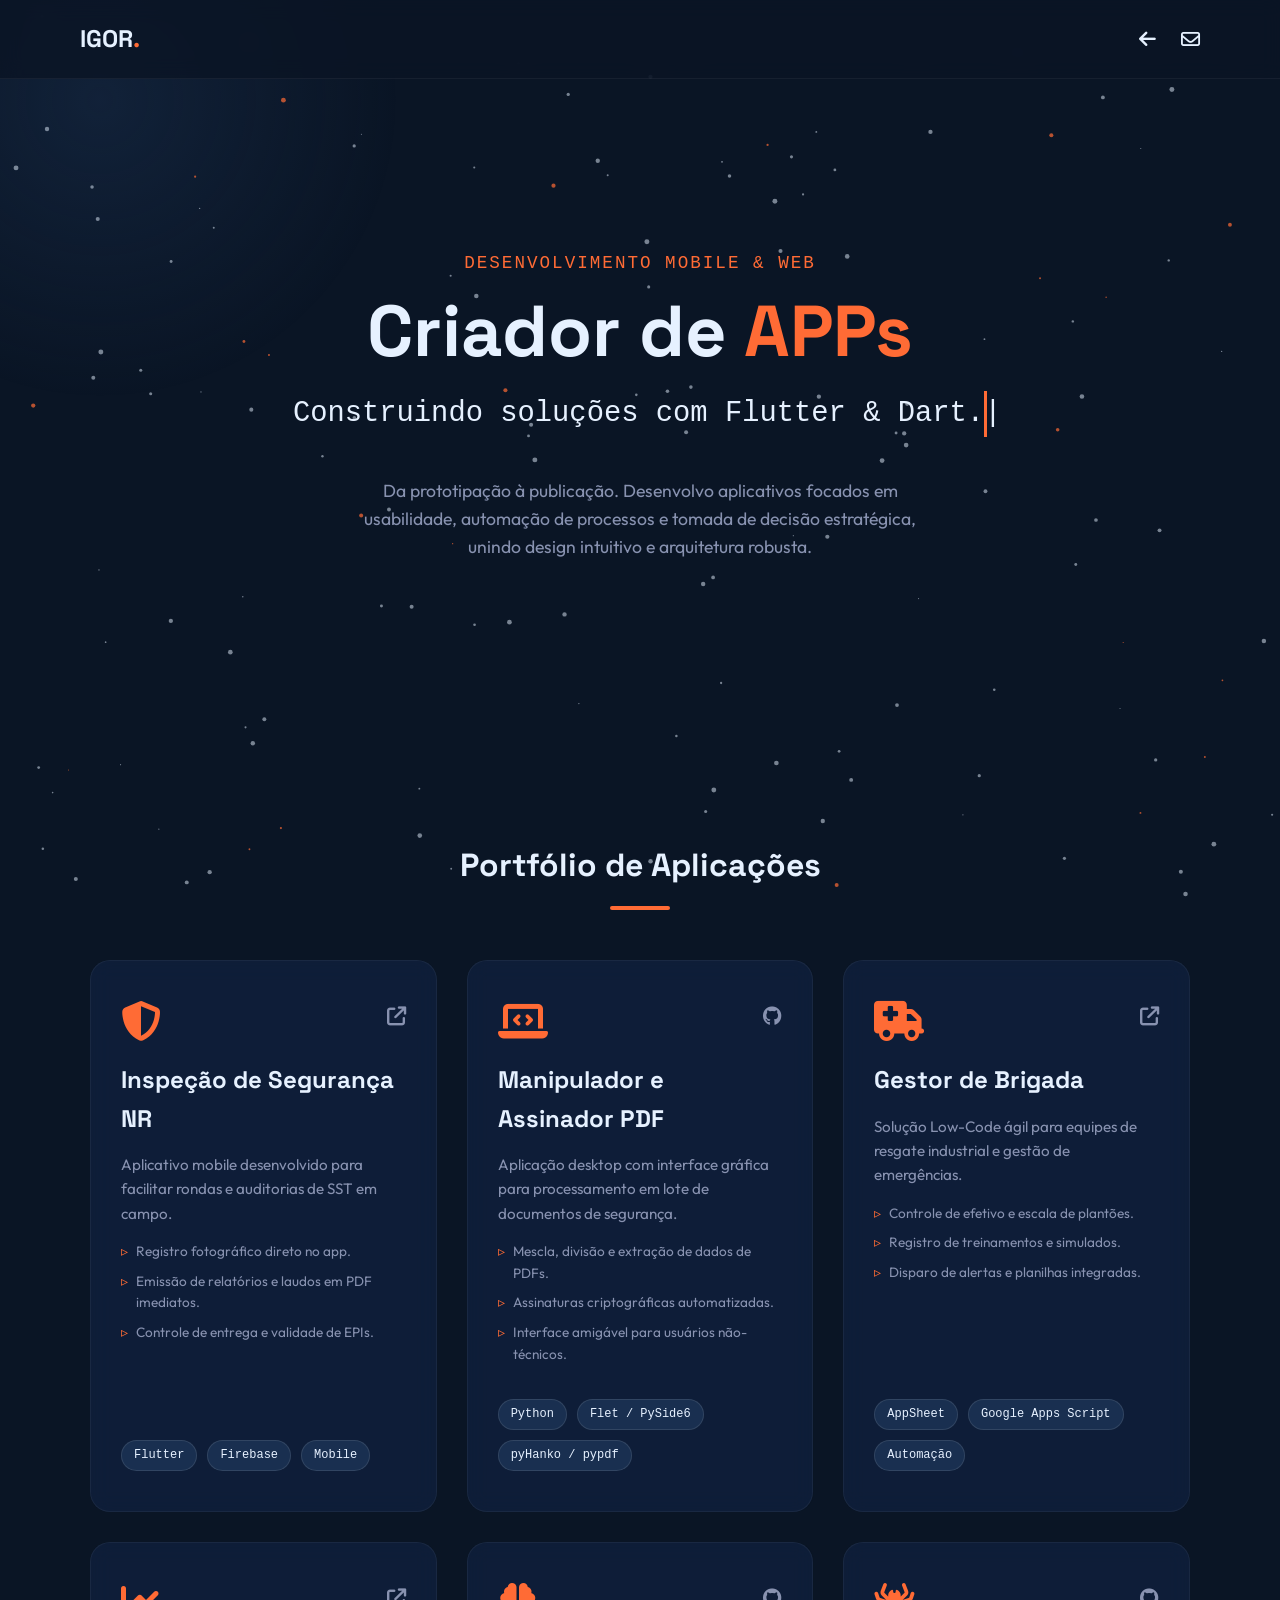
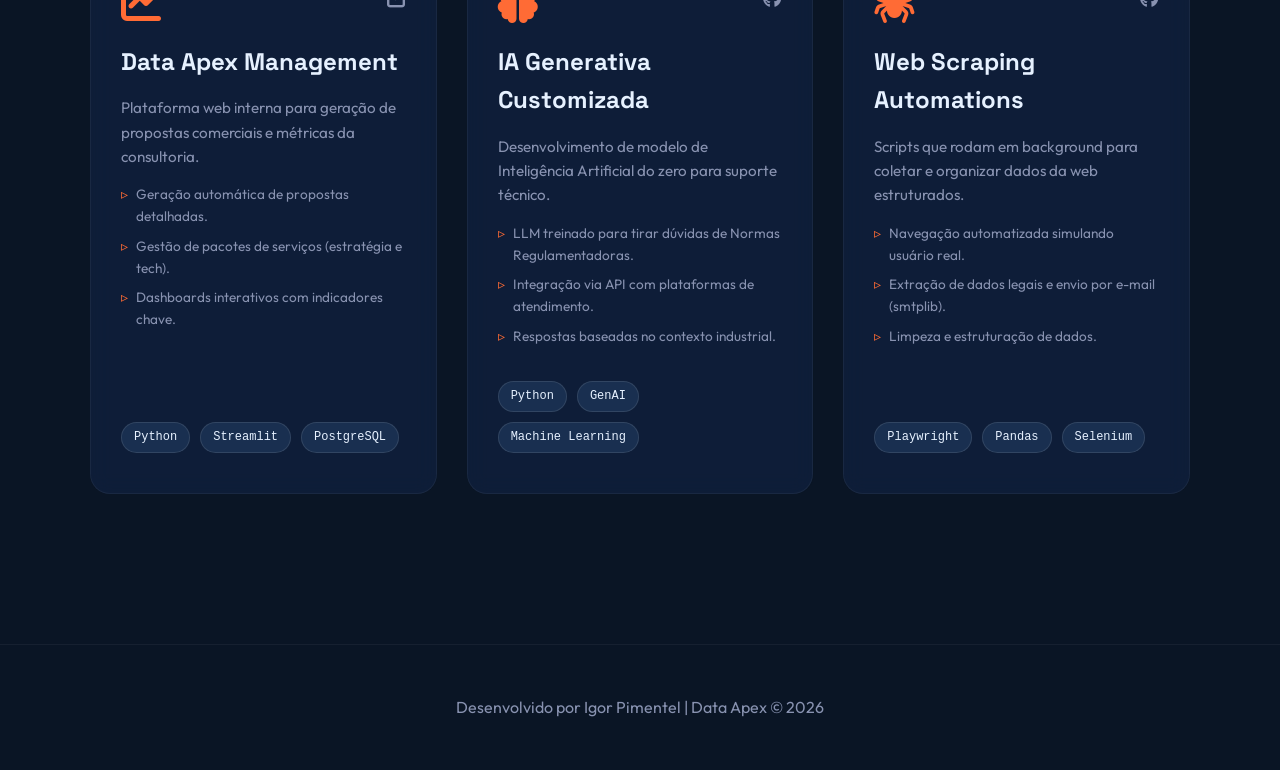
==== projeto_apps/index.html @ 784b7ecd "inicio do projeto" ====
<!DOCTYPE html>
<html lang="pt-br">

<head>
    <meta charset="UTF-8">
    <meta name="viewport" content="width=device-width, initial-scale=1.0">
    <title>Igor Pimentel | Criador de APPs</title>
    <link rel="preconnect" href="https://fonts.googleapis.com">
    <link rel="preconnect" href="https://fonts.gstatic.com" crossorigin>
    <link
        href="https://fonts.googleapis.com/css2?family=Outfit:wght@300;400;700&family=Space+Grotesk:wght@400;600;700&display=swap"
        rel="stylesheet">
    <link rel="stylesheet" href="https://cdnjs.cloudflare.com/ajax/libs/font-awesome/6.4.0/css/all.min.css">
    <link rel="icon" href="./IMAGE/logo_transparente1.png?v=2" type="image/png">

    <style>
        /* =========================================
           VARIAVEIS E RESET (DESIGN SYSTEM)
           ========================================= */
        :root {
            --bg-dark: #0a1525;
            --bg-card: #112240;
            --primary-blue: #1d3557;
            --accent-orange: #ff6b35;
            --accent-glow: rgba(255, 107, 53, 0.4);
            --text-main: #e6f1ff;
            --text-secondary: #8892b0;
            --font-display: 'Space Grotesk', sans-serif;
            --font-body: 'Outfit', sans-serif;
            --transition: all 0.3s cubic-bezier(0.645, 0.045, 0.355, 1);
        }

        * {
            margin: 0;
            padding: 0;
            box-sizing: border-box;
        }

        html {
            scroll-behavior: smooth;
        }

        body {
            background-color: var(--bg-dark);
            color: var(--text-main);
            font-family: var(--font-body);
            line-height: 1.6;
            overflow-x: hidden;
            position: relative;
        }

        body::before {
            content: '';
            position: fixed;
            top: -200px;
            left: -200px;
            width: 600px;
            height: 600px;
            background: radial-gradient(circle, rgba(29, 53, 87, 0.4) 0%, rgba(10, 21, 37, 0) 70%);
            z-index: -1;
            pointer-events: none;
        }

        .container {
            max-width: 1200px;
            margin: 0 auto;
            padding: 0 20px;
        }

        .reveal {
            opacity: 0;
            transform: translateY(50px);
            transition: all 0.8s ease-out;
        }

        .reveal.active {
            opacity: 1;
            transform: translateY(0);
        }

        /* =========================================
           NAVBAR
           ========================================= */
        nav {
            display: flex;
            justify-content: space-between;
            align-items: center;
            padding: 20px 0;
            position: fixed;
            width: 100%;
            top: 0;
            z-index: 100;
            backdrop-filter: blur(10px);
            background: rgba(10, 21, 37, 0.8);
            border-bottom: 1px solid rgba(255, 255, 255, 0.05);
        }

        .logo {
            font-family: var(--font-display);
            font-weight: 700;
            font-size: 1.5rem;
            color: var(--text-main);
            padding-left: 20px;
            text-decoration: none;
        }

        .logo span {
            color: var(--accent-orange);
        }

        .nav-icons {
            padding-right: 20px;
            display: flex;
            gap: 25px;
            align-items: center;
        }

        .nav-icons a {
            color: var(--text-main);
            text-decoration: none;
            font-size: 1.2rem;
            transition: var(--transition);
        }

        .nav-icons a:hover {
            color: var(--accent-orange);
            transform: translateY(-2px);
        }

        /* =========================================
           HERO SECTION
           ========================================= */
        .hero {
            height: 80vh;
            display: flex;
            align-items: center;
            justify-content: center;
            text-align: center;
            position: relative;
            margin-top: 60px;
        }

        .hero-content h1 {
            font-family: var(--font-display);
            font-size: clamp(2.5rem, 6vw, 4.5rem);
            font-weight: 700;
            margin-bottom: 20px;
            line-height: 1.1;
        }

        .hero-content h1 .highlight {
            color: var(--accent-orange);
        }

        .hero-desc {
            max-width: 600px;
            margin: 0 auto 30px auto;
            color: var(--text-secondary);
            font-size: 1.1rem;
        }

        .typewriter {
            font-size: clamp(1.2rem, 3vw, 1.8rem);
            color: var(--text-main);
            margin-bottom: 40px;
            font-family: monospace;
            min-height: 1.6em;
        }

        .cursor {
            display: inline-block;
            width: 3px;
            background-color: var(--accent-orange);
            animation: blink 1s infinite;
        }

        @keyframes blink {
            50% {
                opacity: 0;
            }
        }

        /* =========================================
           PROJETOS DE APPs GRID
           ========================================= */
        .projects-section {
            padding: 60px 0 100px 0;
            position: relative;
            z-index: 2;
        }

        .section-title {
            font-family: var(--font-display);
            font-size: 2rem;
            margin-bottom: 50px;
            position: relative;
            display: inline-block;
            text-align: center;
            width: 100%;
        }

        .section-title::after {
            content: '';
            display: block;
            width: 60px;
            height: 4px;
            background: var(--accent-orange);
            margin: 15px auto 0 auto;
            border-radius: 2px;
        }

        .app-grid {
            display: grid;
            grid-template-columns: repeat(auto-fit, minmax(320px, 1fr));
            gap: 30px;
            padding: 0 50px;
        }

        .app-card {
            background: rgba(17, 34, 64, 0.7);
            backdrop-filter: blur(10px);
            border: 1px solid rgba(255, 255, 255, 0.05);
            border-radius: 20px;
            padding: 40px 30px;
            transition: var(--transition);
            display: flex;
            flex-direction: column;
            position: relative;
            overflow: hidden;
        }

        .app-card::before {
            content: '';
            position: absolute;
            top: 0;
            left: 0;
            width: 100%;
            height: 4px;
            background: var(--accent-orange);
            transform: scaleX(0);
            transform-origin: left;
            transition: transform 0.4s ease;
        }

        .app-card:hover {
            transform: translateY(-10px);
            box-shadow: 0 20px 40px rgba(0, 0, 0, 0.3);
            border-color: rgba(255, 107, 53, 0.3);
        }

        .app-card:hover::before {
            transform: scaleX(1);
        }

        .app-header {
            display: flex;
            justify-content: space-between;
            align-items: flex-start;
            margin-bottom: 20px;
        }

        .app-icon {
            font-size: 2.5rem;
            color: var(--accent-orange);
        }

        .app-links a {
            color: var(--text-secondary);
            font-size: 1.2rem;
            margin-left: 10px;
            transition: var(--transition);
        }

        .app-links a:hover {
            color: var(--text-main);
        }

        .app-card h3 {
            font-family: var(--font-display);
            font-size: 1.5rem;
            margin-bottom: 15px;
            color: var(--text-main);
        }

        .app-card p {
            color: var(--text-secondary);
            font-size: 0.95rem;
            margin-bottom: 15px;
        }

        .app-features {
            list-style: none;
            margin-bottom: 25px;
            flex-grow: 1;
        }

        .app-features li {
            color: var(--text-secondary);
            font-size: 0.85rem;
            margin-bottom: 8px;
            position: relative;
            padding-left: 15px;
        }

        .app-features li::before {
            content: '▹';
            position: absolute;
            left: 0;
            color: var(--accent-orange);
        }

        .tech-stack {
            display: flex;
            flex-wrap: wrap;
            gap: 10px;
            margin-top: auto;
        }

        .tech-tag {
            background: rgba(29, 53, 87, 0.8);
            color: var(--text-main);
            padding: 5px 12px;
            border-radius: 20px;
            font-size: 0.75rem;
            font-family: monospace;
            border: 1px solid rgba(255, 255, 255, 0.1);
        }

        /* Responsividade */
        @media (max-width: 768px) {
            .hero {
                height: 70vh;
            }
        }
    </style>
</head>

<body>
    <canvas id="star-system"></canvas>
    <style>
        #star-system {
            position: fixed;
            top: 0;
            left: 0;
            width: 100%;
            height: 100%;
            z-index: 0;
            pointer-events: none;
            /* Deixa os cliques passarem pros botões */
        }
    </style>

    <nav>
        <div class="container" style="display: flex; justify-content: space-between; align-items: center; width: 100%;">
            <a href="../index.html" class="logo">IGOR<span>.</span></a>
            <div class="nav-icons">
                <a href="../index.html" title="Voltar"><i class="fa-solid fa-arrow-left"></i></a>
                <a href="mailto:dataapex25@gmail.com" title="Contato"><i class="fa-regular fa-envelope"></i></a>
            </div>
        </div>
    </nav>

    <header class="hero">
        <div class="container hero-content">
            <p
                style="color: var(--accent-orange); font-family: monospace; margin-bottom: 15px; font-size: 1.1rem; letter-spacing: 2px;">
                DESENVOLVIMENTO MOBILE & WEB</p>
            <h1>Criador de <span class="highlight">APPs</span></h1>

            <div class="typewriter reveal active">
                Construindo soluções com <span id="typewriter-text"></span><span class="cursor">|</span>
            </div>

            <p class="hero-desc reveal active" style="transition-delay: 200ms;">
                Da prototipação à publicação. Desenvolvo aplicativos focados em usabilidade, automação de processos e
                tomada de decisão estratégica, unindo design intuitivo e arquitetura robusta.
            </p>
        </div>
    </header>

    <section class="projects-section container">
        <h2 class="section-title reveal">Portfólio de Aplicações</h2>

        <div class="app-grid">
            <div class="app-card reveal">
                <div class="app-header">
                    <i class="fa-solid fa-shield-halved app-icon"></i>
                    <div class="app-links"><a href="#"><i class="fa-solid fa-arrow-up-right-from-square"></i></a></div>
                </div>
                <h3>Inspeção de Segurança NR</h3>
                <p>Aplicativo mobile desenvolvido para facilitar rondas e auditorias de SST em campo.</p>
                <ul class="app-features">
                    <li>Registro fotográfico direto no app.</li>
                    <li>Emissão de relatórios e laudos em PDF imediatos.</li>
                    <li>Controle de entrega e validade de EPIs.</li>
                </ul>
                <div class="tech-stack">
                    <span class="tech-tag">Flutter</span>
                    <span class="tech-tag">Firebase</span>
                    <span class="tech-tag">Mobile</span>
                </div>
            </div>

            <div class="app-card reveal" style="transition-delay: 100ms;">
                <div class="app-header">
                    <i class="fa-solid fa-laptop-code app-icon"></i>
                    <div class="app-links"><a href="#"><i class="fa-brands fa-github"></i></a></div>
                </div>
                <h3>Manipulador e Assinador PDF</h3>
                <p>Aplicação desktop com interface gráfica para processamento em lote de documentos de segurança.</p>
                <ul class="app-features">
                    <li>Mescla, divisão e extração de dados de PDFs.</li>
                    <li>Assinaturas criptográficas automatizadas.</li>
                    <li>Interface amigável para usuários não-técnicos.</li>
                </ul>
                <div class="tech-stack">
                    <span class="tech-tag">Python</span>
                    <span class="tech-tag">Flet / PySide6</span>
                    <span class="tech-tag">pyHanko / pypdf</span>
                </div>
            </div>

            <div class="app-card reveal" style="transition-delay: 200ms;">
                <div class="app-header">
                    <i class="fa-solid fa-truck-medical app-icon"></i>
                    <div class="app-links"><a href="#"><i class="fa-solid fa-arrow-up-right-from-square"></i></a></div>
                </div>
                <h3>Gestor de Brigada</h3>
                <p>Solução Low-Code ágil para equipes de resgate industrial e gestão de emergências.</p>
                <ul class="app-features">
                    <li>Controle de efetivo e escala de plantões.</li>
                    <li>Registro de treinamentos e simulados.</li>
                    <li>Disparo de alertas e planilhas integradas.</li>
                </ul>
                <div class="tech-stack">
                    <span class="tech-tag">AppSheet</span>
                    <span class="tech-tag">Google Apps Script</span>
                    <span class="tech-tag">Automação</span>
                </div>
            </div>

            <div class="app-card reveal">
                <div class="app-header">
                    <i class="fa-solid fa-chart-line app-icon"></i>
                    <div class="app-links"><a href="#"><i class="fa-solid fa-arrow-up-right-from-square"></i></a></div>
                </div>
                <h3>Data Apex Management</h3>
                <p>Plataforma web interna para geração de propostas comerciais e métricas da consultoria.</p>
                <ul class="app-features">
                    <li>Geração automática de propostas detalhadas.</li>
                    <li>Gestão de pacotes de serviços (estratégia e tech).</li>
                    <li>Dashboards interativos com indicadores chave.</li>
                </ul>
                <div class="tech-stack">
                    <span class="tech-tag">Python</span>
                    <span class="tech-tag">Streamlit</span>
                    <span class="tech-tag">PostgreSQL</span>
                </div>
            </div>

            <div class="app-card reveal" style="transition-delay: 100ms;">
                <div class="app-header">
                    <i class="fa-solid fa-brain app-icon"></i>
                    <div class="app-links"><a href="#"><i class="fa-brands fa-github"></i></a></div>
                </div>
                <h3>IA Generativa Customizada</h3>
                <p>Desenvolvimento de modelo de Inteligência Artificial do zero para suporte técnico.</p>
                <ul class="app-features">
                    <li>LLM treinado para tirar dúvidas de Normas Regulamentadoras.</li>
                    <li>Integração via API com plataformas de atendimento.</li>
                    <li>Respostas baseadas no contexto industrial.</li>
                </ul>
                <div class="tech-stack">
                    <span class="tech-tag">Python</span>
                    <span class="tech-tag">GenAI</span>
                    <span class="tech-tag">Machine Learning</span>
                </div>
            </div>

            <div class="app-card reveal" style="transition-delay: 200ms;">
                <div class="app-header">
                    <i class="fa-solid fa-spider app-icon"></i>
                    <div class="app-links"><a href="#"><i class="fa-brands fa-github"></i></a></div>
                </div>
                <h3>Web Scraping Automations</h3>
                <p>Scripts que rodam em background para coletar e organizar dados da web estruturados.</p>
                <ul class="app-features">
                    <li>Navegação automatizada simulando usuário real.</li>
                    <li>Extração de dados legais e envio por e-mail (smtplib).</li>
                    <li>Limpeza e estruturação de dados.</li>
                </ul>
                <div class="tech-stack">
                    <span class="tech-tag">Playwright</span>
                    <span class="tech-tag">Pandas</span>
                    <span class="tech-tag">Selenium</span>
                </div>
            </div>
        </div>
    </section>

    <footer
        style="text-align: center; padding: 50px 0; border-top: 1px solid rgba(255, 255, 255, 0.05); color: var(--text-secondary); margin-top: 50px; position: relative; z-index: 2;">
        <p>Desenvolvido por Igor Pimentel | Data Apex &copy; 2026</p>
    </footer>

    <script>
        // === CANVAS: Sistema de Estrelas com Interação e Ondulação ===
        (function () {
            const canvas = document.getElementById('star-system');
            const ctx = canvas.getContext('2d');

            let width, height;
            let stars = [];
            const numStars = 150;

            let mouse = {
                x: undefined,
                y: undefined,
                radius: 180
            };

            function resize() {
                width = canvas.width = window.innerWidth;
                height = canvas.height = window.innerHeight;
            }
            window.addEventListener('resize', resize);
            resize();

            window.addEventListener('mousemove', (e) => {
                mouse.x = e.clientX;
                mouse.y = e.clientY;
            });
            window.addEventListener('mouseout', () => {
                mouse.x = undefined;
                mouse.y = undefined;
            });

            class Star {
                constructor() {
                    this.baseX = Math.random() * width;
                    this.baseY = Math.random() * height;
                    this.x = this.baseX;
                    this.y = this.baseY;
                    this.size = Math.random() * 2 + 0.5;

                    this.density = (Math.random() * 30) + 1;

                    this.angle = Math.random() * Math.PI * 2;
                    this.waveSpeed = Math.random() * 0.02 + 0.005;
                    this.waveAmplitude = Math.random() * 15 + 5;

                    this.color = Math.random() > 0.8 ? 'rgba(255, 107, 53, 0.7)' : 'rgba(230, 241, 255, 0.5)';
                }

                draw() {
                    ctx.beginPath();
                    ctx.arc(this.x, this.y, this.size, 0, Math.PI * 2);
                    ctx.fillStyle = this.color;
                    ctx.fill();
                }

                update() {
                    this.angle += this.waveSpeed;
                    let targetX = this.baseX + Math.cos(this.angle) * (this.waveAmplitude / 2);
                    let targetY = this.baseY + Math.sin(this.angle) * this.waveAmplitude;

                    if (mouse.x != undefined && mouse.y != undefined) {
                        let dx = mouse.x - this.x;
                        let dy = mouse.y - this.y;
                        let distance = Math.sqrt(dx * dx + dy * dy);

                        let forceDirectionX = dx / distance;
                        let forceDirectionY = dy / distance;

                        let force = (mouse.radius - distance) / mouse.radius;

                        if (distance < mouse.radius) {
                            this.x -= forceDirectionX * force * this.density;
                            this.y -= forceDirectionY * force * this.density;
                        } else {
                            this.x -= (this.x - targetX) * 0.05;
                            this.y -= (this.y - targetY) * 0.05;
                        }
                    } else {
                        this.x -= (this.x - targetX) * 0.05;
                        this.y -= (this.y - targetY) * 0.05;
                    }

                    this.draw();
                }
            }

            function init() {
                stars = [];
                for (let i = 0; i < numStars; i++) {
                    stars.push(new Star());
                }
            }

            function animate() {
                ctx.clearRect(0, 0, width, height);
                for (let i = 0; i < stars.length; i++) {
                    stars[i].update();
                }
                requestAnimationFrame(animate);
            }

            init();
            animate();
        })();

        // === Typewriter Effect ===
        const textElement = document.getElementById('typewriter-text');
        const phrases = [
            "Flutter & Dart.",
            "Python & Flet.",
            "Google Apps Script.",
            "AppSheet & Low-Code.",
            "foco em Performance."
        ];

        let phraseIndex = 0;
        let charIndex = 0;
        let isDeleting = false;
        let typeSpeed = 100;

        function type() {
            const currentPhrase = phrases[phraseIndex];

            if (isDeleting) {
                textElement.textContent = currentPhrase.substring(0, charIndex - 1);
                charIndex--;
                typeSpeed = 40;
            } else {
                textElement.textContent = currentPhrase.substring(0, charIndex + 1);
                charIndex++;
                typeSpeed = 80;
            }

            if (!isDeleting && charIndex === currentPhrase.length) {
                isDeleting = true;
                typeSpeed = 2000;
            } else if (isDeleting && charIndex === 0) {
                isDeleting = false;
                phraseIndex = (phraseIndex + 1) % phrases.length;
                typeSpeed = 500;
            }

            setTimeout(type, typeSpeed);
        }
        document.addEventListener('DOMContentLoaded', type);

        // === Scroll Reveal Animation ===
        const revealElements = document.querySelectorAll('.reveal');
        const revealObserver = new IntersectionObserver((entries, observer) => {
            entries.forEach(entry => {
                if (entry.isIntersecting) {
                    entry.target.classList.add('active');
                    observer.unobserve(entry.target);
                }
            });
        }, { threshold: 0.15, rootMargin: "0px 0px -50px 0px" });

        revealElements.forEach(element => revealObserver.observe(element));
    </script>
</body>

</html>
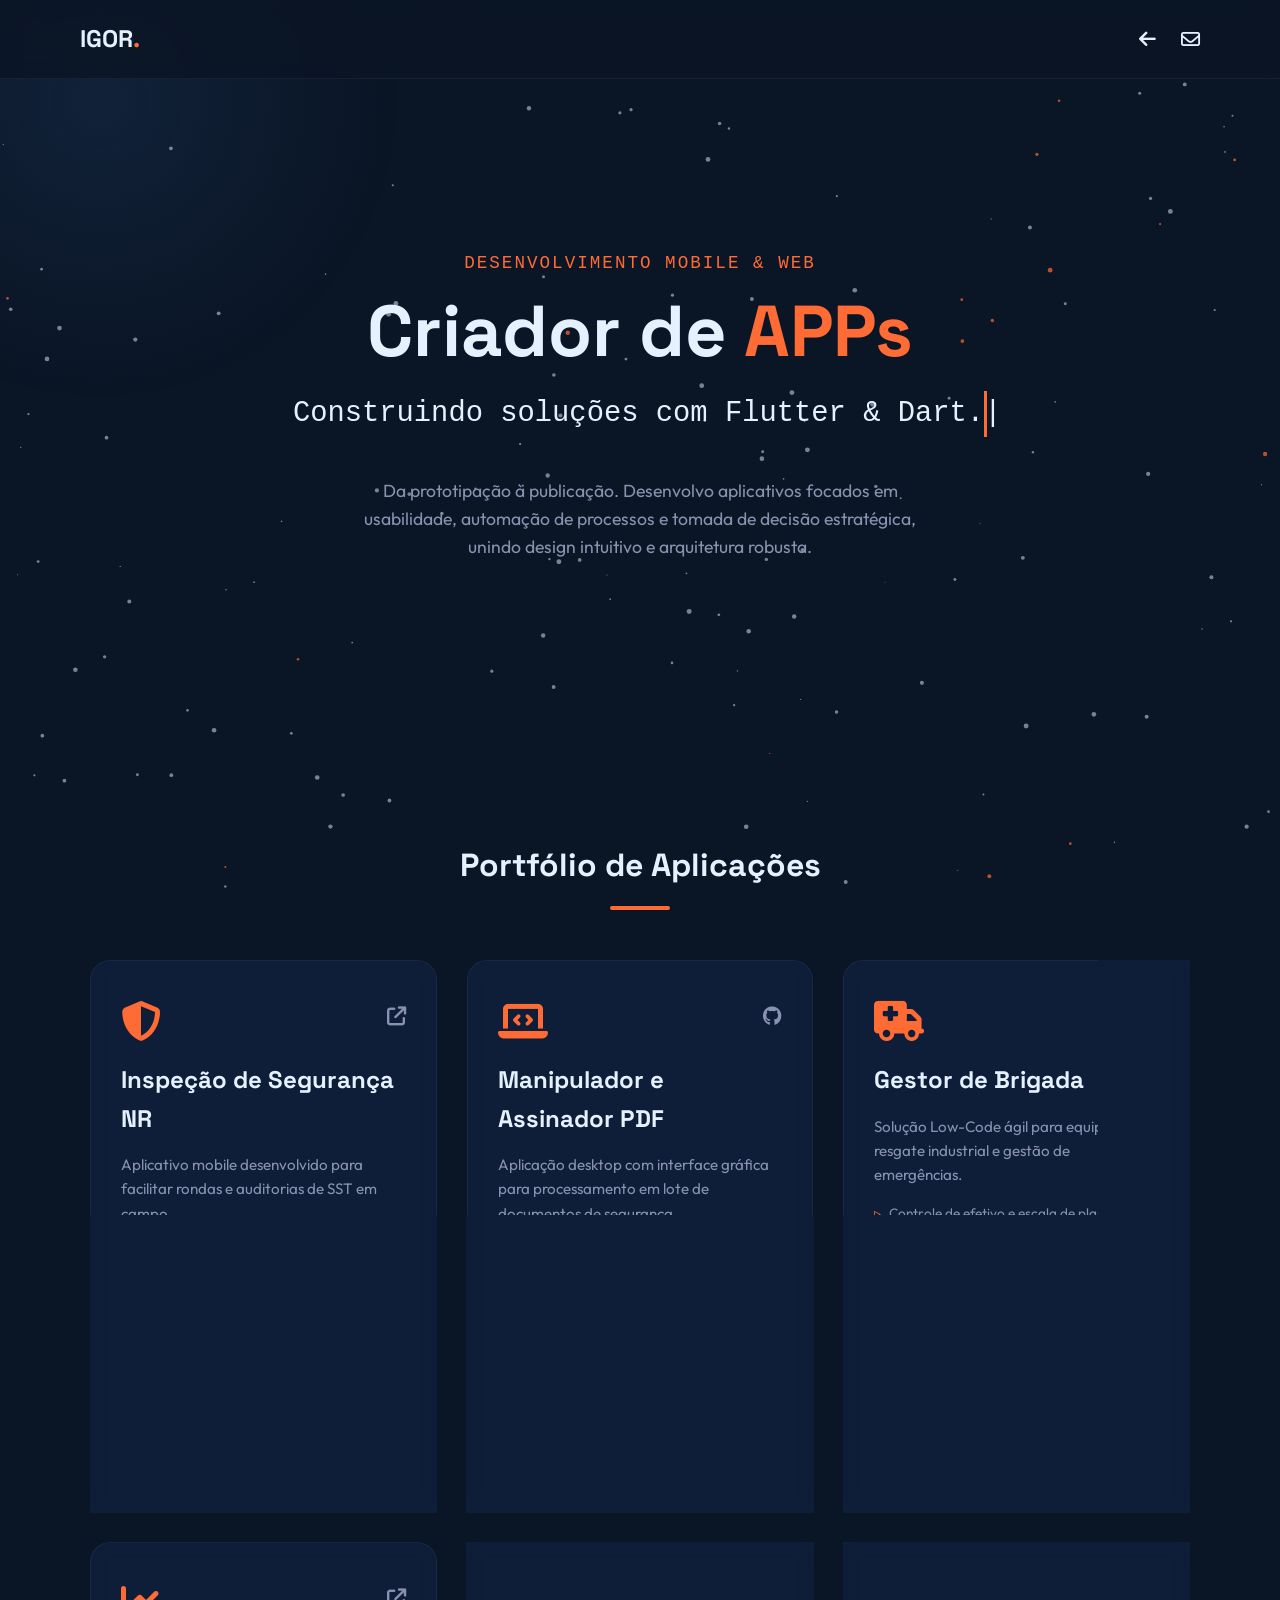
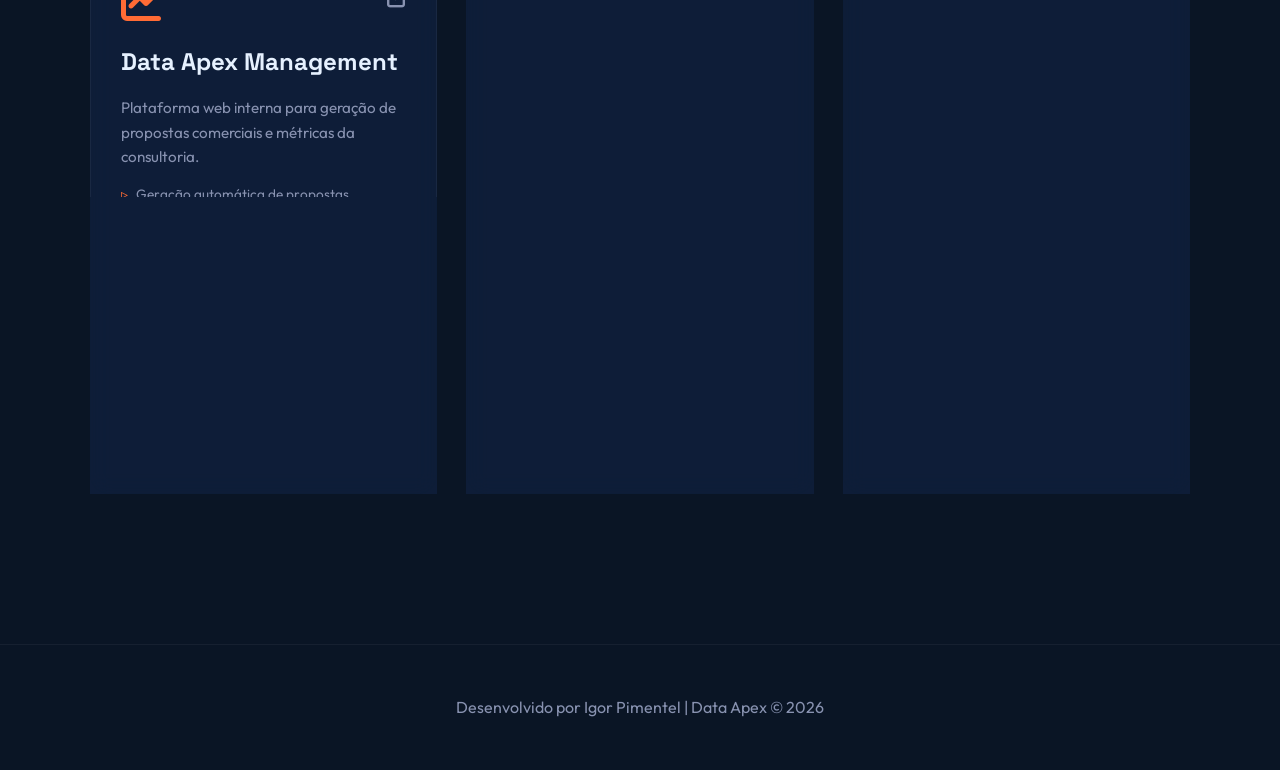
==== commit 4c7daade: "ajuste do app-grid(projeto_apps)" ====
--- a/projeto_apps/index.html
+++ b/projeto_apps/index.html
@@ -211,9 +211,9 @@
 
         .app-grid {
             display: grid;
-            grid-template-columns: repeat(auto-fit, minmax(320px, 1fr));
+            grid-template-columns: repeat(auto-fit, minmax(300px, 1fr));
             gap: 30px;
-            padding: 0 50px;
+            padding: 0 50px 0 50px;
         }
 
         .app-card {
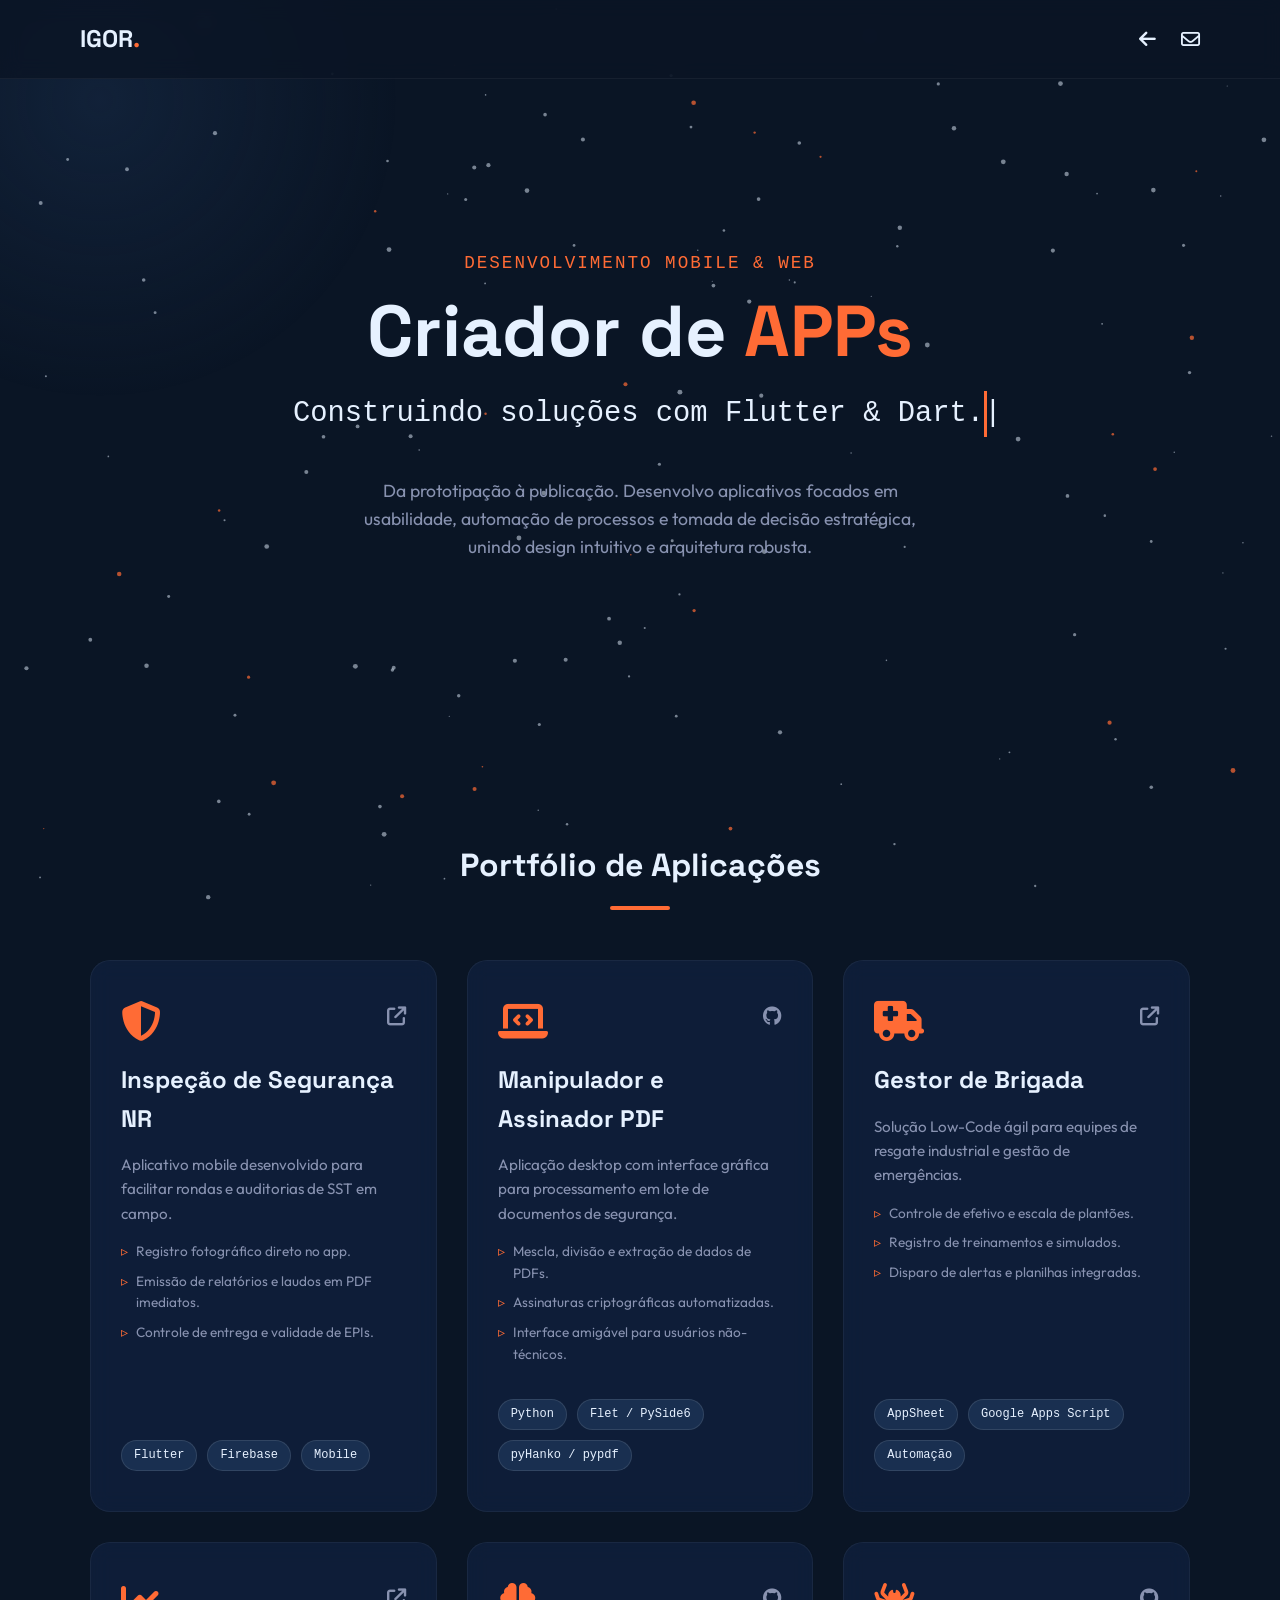
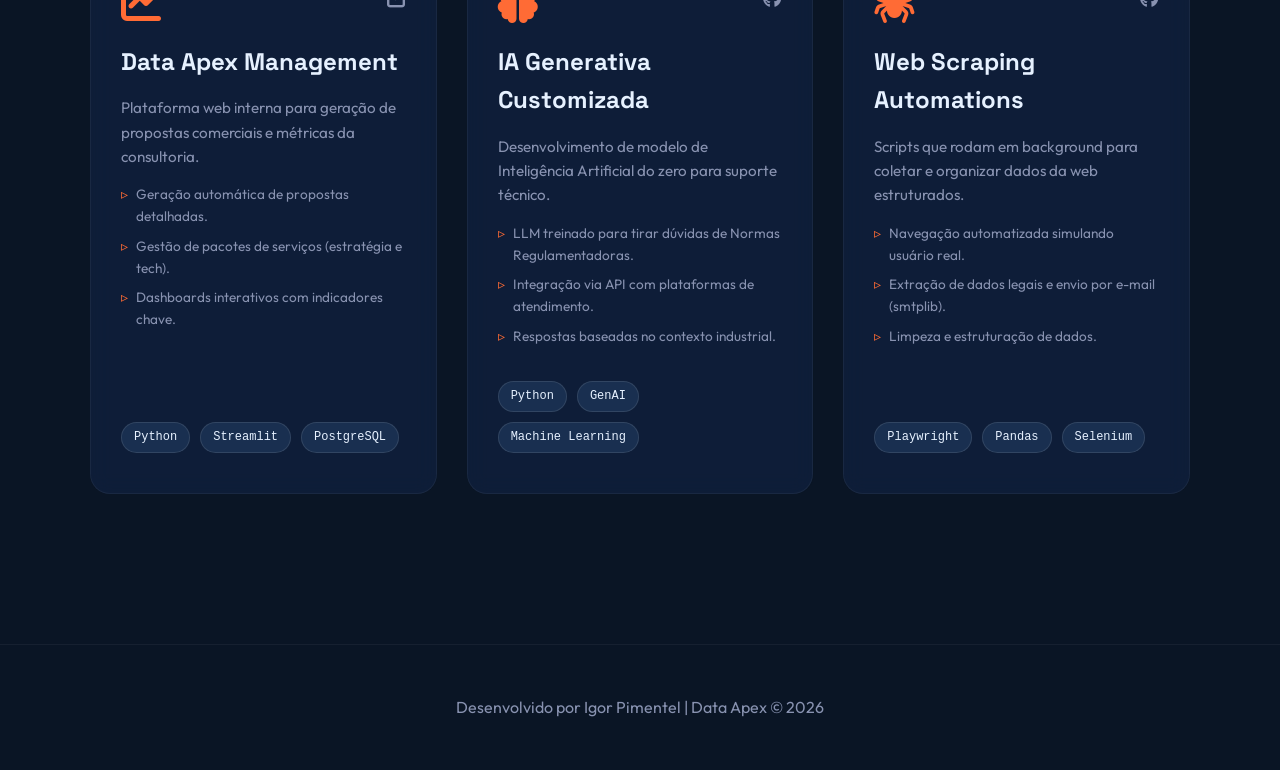
==== commit 54a4aed9: "ajuste de app grid" ====
--- a/projeto_apps/index.html
+++ b/projeto_apps/index.html
@@ -213,7 +213,18 @@
             display: grid;
             grid-template-columns: repeat(auto-fit, minmax(300px, 1fr));
             gap: 30px;
-            padding: 0 50px 0 50px;
+            padding: 0 50px;
+            /* Padrão para telas grandes */
+            justify-content: center;
+            /* Garante que as colunas fiquem no meio */
+        }
+
+        @media (max-width: 768px) {
+            .app-grid {
+                padding: 0 20px;
+                /* Menos padding lateral em mobile */
+                gap: 20px;
+            }
         }
 
         .app-card {
